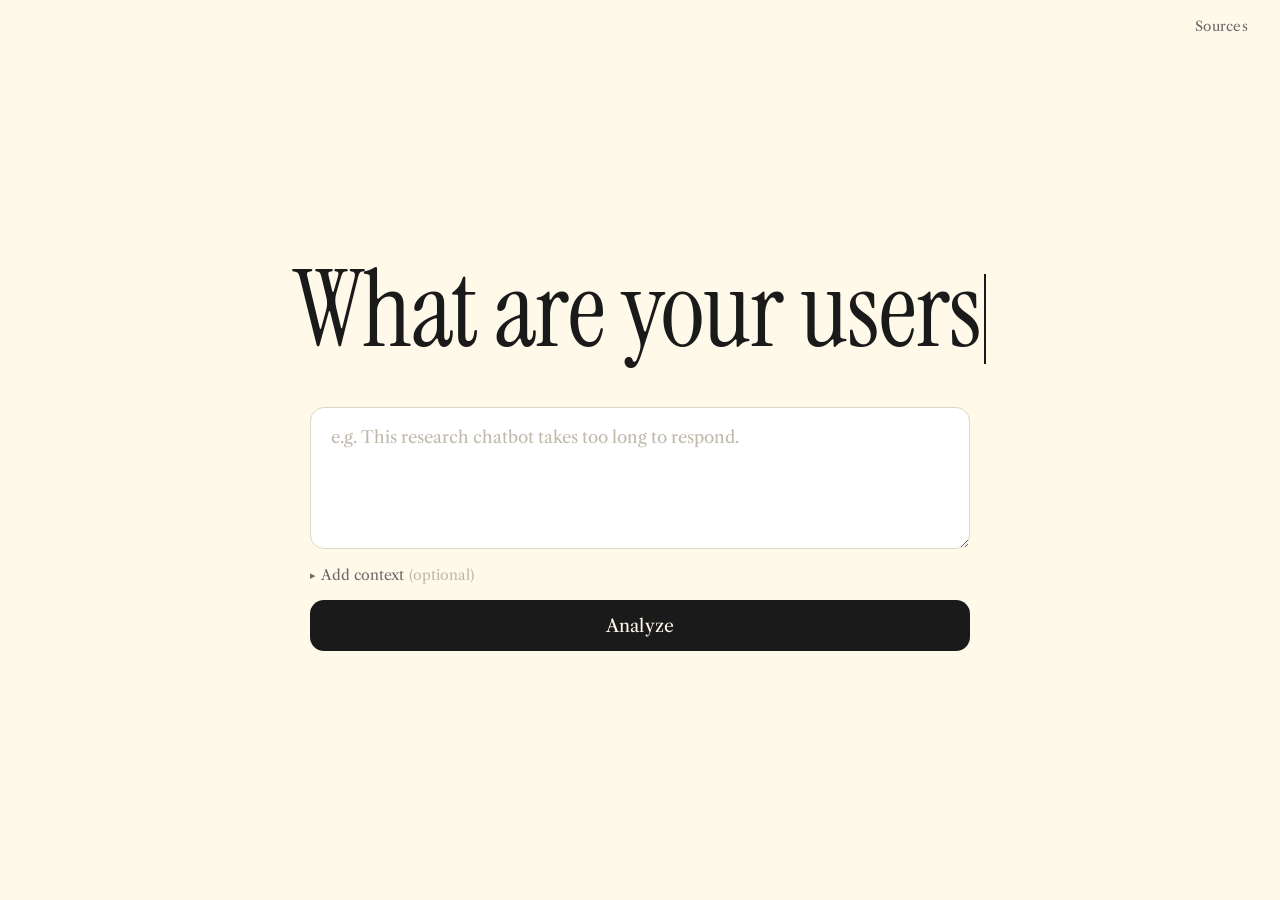
==== templates/index.html @ 83fd34b0 "making webpage pretty" ====
<!DOCTYPE html>
<html lang="en">
<head>
  <meta charset="UTF-8" />
  <meta name="viewport" content="width=device-width, initial-scale=1.0" />
  <title>EvalOps</title>
  <link rel="preconnect" href="https://fonts.googleapis.com" />
  <link rel="preconnect" href="https://fonts.gstatic.com" crossorigin />
  <link href="https://fonts.googleapis.com/css2?family=Instrument+Serif:ital@0;1&family=Libre+Caslon+Text:ital,wght@0,400;0,700;1,400&display=swap" rel="stylesheet" />
  <link rel="stylesheet" href="/static/style.css" />
</head>
<body>
  <nav class="site-nav">
    <a class="nav-link" href="/sources">Sources</a>
  </nav>
  <div class="page-wrapper">

    <div class="hero" id="hero">
      <h1 class="main-title">What are your users saying?</h1>

      <div class="input-group" id="input-group">
        <textarea
          id="feedback-input"
          placeholder="e.g. This research chatbot takes too long to respond."
          rows="4"
          spellcheck="false"
        ></textarea>

        <details class="context-toggle">
          <summary>Add context <span class="optional-label">(optional)</span></summary>
          <div class="context-fields">
            <label class="context-label" for="model-context-input">Model context</label>
            <textarea
              id="model-context-input"
              placeholder="What does the model do? (e.g. research assistant for students)"
              rows="2"
            ></textarea>
            <label class="context-label" for="stakeholder-context-input">User context</label>
            <textarea
              id="stakeholder-context-input"
              placeholder="Who is giving this feedback? (e.g. undergraduate Economics student)"
              rows="2"
            ></textarea>
          </div>
        </details>

        <button id="analyze-btn">Analyze</button>
        <div class="spinner hidden" id="spinner"></div>
        <p class="error-msg hidden" id="error-msg"></p>
      </div>
    </div>

    <section class="results hidden" id="results-section">
      <div class="interpretation" id="interpretation"></div>
      <p class="bundle-explanation" id="bundle-explanation"></p>
      <div class="metrics-grid" id="metrics-grid"></div>
    </section>

  </div>

  <script src="/static/app.js"></script>
</body>
</html>
---- static/style.css ----
/* ── Design tokens ── */
:root {
  --bg:           #fff9e9;
  --text:         #1a1a1a;
  --muted:        #6b6b6b;
  --border:       #e0d8c4;
  --card-bg:      #ffffff;
  --btn-bg:       #1a1a1a;
  --btn-text:     #fff9e9;
  --radius:       14px;
  --radius-sm:    8px;
  --transition:   0.55s cubic-bezier(0.4, 0, 0.2, 1);

  /* Type badge fills */
  --badge-interaction: #dbeafe;
  --badge-model:       #fef3c7;
  --badge-survey:      #d1fae5;
  --badge-workflow:    #ede9fe;

  /* Eval mode tag fills */
  --tag-online:   #fce7f3;
  --tag-offline:  #e0e7ff;
  --tag-survey:   #d1fae5;
}

/* ── Reset & base ── */
*, *::before, *::after { box-sizing: border-box; margin: 0; padding: 0; }

html { scroll-behavior: smooth; }

body {
  background: var(--bg);
  color: var(--text);
  font-family: 'Instrument Serif', Georgia, serif;
  min-height: 100vh;
  -webkit-font-smoothing: antialiased;
}

/* ── Nav ── */
.site-nav {
  position: fixed;
  top: 0;
  left: 0;
  right: 0;
  z-index: 100;
  display: flex;
  justify-content: flex-end;
  padding: 1.1rem 2rem;
  pointer-events: none;
}

.nav-link {
  pointer-events: all;
  font-family: 'Libre Caslon Text', Georgia, serif;
  font-size: 0.85rem;
  color: var(--muted);
  text-decoration: none;
  letter-spacing: 0.02em;
  transition: color 0.2s;
}

.nav-link:hover {
  color: var(--text);
}

/* ── Page wrapper ── */
.page-wrapper {
  display: flex;
  flex-direction: column;
  align-items: center;
}

/* ── Hero ── */
.hero {
  display: flex;
  flex-direction: column;
  align-items: center;
  justify-content: center;
  width: 100%;
  min-height: 100vh;
  padding: 4rem 2rem;
  transition:
    min-height   var(--transition),
    padding      var(--transition);
}

.hero.has-results {
  min-height: 0;
  padding: 4rem 2rem 2.5rem;
}

/* ── Title ── */
.main-title {
  font-size: clamp(3.8rem, 9.5vw, 6.65rem);
  font-weight: 400;
  text-align: center;
  line-height: 1.15;
  letter-spacing: -0.01em;
  margin-bottom: 2.25rem;
  transition:
    font-size    var(--transition),
    margin-bottom var(--transition);
}

.hero.has-results .main-title {
  font-size: clamp(2.565rem, 4.75vw, 3.61rem);
  margin-bottom: 1.5rem;
}

/* ── Input group ── */
.input-group {
  width: min(660px, 90vw);
  display: flex;
  flex-direction: column;
  gap: 0.75rem;
}

/* Main textarea */
#feedback-input {
  width: 100%;
  padding: 1rem 1.25rem;
  background: var(--card-bg);
  border: 1.5px solid var(--border);
  border-radius: var(--radius);
  font-family: 'Libre Caslon Text', Georgia, serif;
  font-size: 1.05rem;
  color: var(--text);
  resize: vertical;
  outline: none;
  transition: border-color 0.2s;
  line-height: 1.6;
}

#feedback-input:focus {
  border-color: #aaa;
}

#feedback-input::placeholder {
  color: #bfb9aa;
}

/* Optional context toggle */
.context-toggle {
  font-family: 'Libre Caslon Text', Georgia, serif;
  font-size: 0.8925rem;
  color: var(--muted);
  cursor: pointer;
}

.context-toggle summary {
  list-style: none;
  display: flex;
  align-items: center;
  gap: 0.3rem;
  padding: 0.3rem 0;
  user-select: none;
  width: fit-content;
}

.context-toggle summary::-webkit-details-marker { display: none; }

.context-toggle summary::before {
  content: '▸';
  display: inline-block;
  transition: transform 0.2s;
  font-size: 0.7rem;
}

.context-toggle[open] summary::before {
  transform: rotate(90deg);
}

.optional-label {
  color: #c0b9a8;
}

.context-fields {
  display: flex;
  flex-direction: column;
  gap: 0.6rem;
  margin-top: 0.75rem;
}

.context-label {
  font-family: 'Libre Caslon Text', Georgia, serif;
  font-size: 0.8rem;
  color: var(--muted);
  margin-bottom: -0.2rem;
}

.context-fields textarea {
  width: 100%;
  padding: 0.75rem 1rem;
  background: var(--card-bg);
  border: 1.5px solid var(--border);
  border-radius: var(--radius-sm);
  font-family: 'Libre Caslon Text', Georgia, serif;
  font-size: 0.91875rem;
  color: var(--text);
  resize: none;
  outline: none;
  transition: border-color 0.2s;
  line-height: 1.5;
}

.context-fields textarea:focus { border-color: #aaa; }
.context-fields textarea::placeholder { color: #c8c0b0; }

/* Analyze button */
#analyze-btn {
  display: block;
  width: 100%;
  padding: 0.9rem 2rem;
  background: var(--btn-bg);
  color: var(--btn-text);
  border: none;
  border-radius: var(--radius);
  font-family: 'Libre Caslon Text', Georgia, serif;
  font-size: 1.1025rem;
  letter-spacing: 0.01em;
  cursor: pointer;
  transition: opacity 0.2s, transform 0.15s;
}

#analyze-btn:hover:not(:disabled) {
  opacity: 0.85;
  transform: translateY(-1px);
}

#analyze-btn:active:not(:disabled) {
  transform: translateY(0);
}

#analyze-btn:disabled {
  opacity: 0.35;
  cursor: not-allowed;
}

/* Spinner */
.spinner {
  width: 22px;
  height: 22px;
  border: 2px solid var(--border);
  border-top-color: var(--text);
  border-radius: 50%;
  animation: spin 0.75s linear infinite;
  margin: 0.25rem auto 0;
}

@keyframes spin { to { transform: rotate(360deg); } }

/* Typewriter cursor */
.type-cursor {
  display: inline-block;
  width: 2px;
  height: 0.85em;
  background: var(--text);
  margin-left: 3px;
  vertical-align: middle;
  animation: blink-cursor 1s step-end infinite;
}

@keyframes blink-cursor {
  0%, 100% { opacity: 1; }
  50%       { opacity: 0; }
}

/* Error */
.error-msg {
  font-family: system-ui, sans-serif;
  font-size: 0.85rem;
  color: #c0392b;
  text-align: center;
}

.hidden { display: none !important; }

/* ── Results section ── */
.results {
  width: 100%;
  max-width: 1120px;
  padding: 0 2rem 5rem;
}

/* Interpretation block */
.interpretation {
  margin-bottom: 1.25rem;
  display: flex;
  flex-direction: column;
  align-items: center;
  gap: 0.75rem;
  text-align: center;
}

.interpretation .summary {
  font-size: 1rem;
  color: var(--muted);
  font-family: system-ui, sans-serif;
  max-width: 620px;
  line-height: 1.6;
}

.label-row {
  display: flex;
  flex-wrap: wrap;
  gap: 0.4rem;
  justify-content: center;
}

.label-chip {
  display: inline-block;
  font-family: system-ui, sans-serif;
  font-size: 0.72rem;
  letter-spacing: 0.04em;
  text-transform: uppercase;
  padding: 0.25em 0.7em;
  border-radius: 20px;
  border: 1px solid var(--border);
  color: var(--muted);
}

/* Bundle explanation */
.bundle-explanation {
  font-family: system-ui, sans-serif;
  font-size: 0.9rem;
  color: var(--muted);
  text-align: center;
  max-width: 680px;
  margin: 0 auto 2.25rem;
  line-height: 1.65;
  font-style: italic;
}

/* ── Metrics grid ── */
.metrics-grid {
  display: grid;
  grid-template-columns: repeat(auto-fill, minmax(300px, 1fr));
  gap: 1.1rem;
}

/* ── Metric card ── */
.metric-card {
  background: var(--card-bg);
  border: 1px solid var(--border);
  border-radius: var(--radius);
  padding: 1.35rem 1.5rem 1.5rem;
  opacity: 0;
  transform: translateY(18px);
  transition: opacity 0.38s ease, transform 0.38s ease;
}

.metric-card.visible {
  opacity: 1;
  transform: translateY(0);
}

/* Card header row */
.card-header {
  display: flex;
  align-items: center;
  gap: 0.4rem;
  margin-bottom: 0.65rem;
  flex-wrap: wrap;
}

.type-badge {
  display: inline-block;
  font-family: system-ui, sans-serif;
  font-size: 0.67rem;
  font-weight: 600;
  letter-spacing: 0.07em;
  text-transform: uppercase;
  padding: 0.22em 0.6em;
  border-radius: 4px;
  color: #444;
}

.metric-card[data-type="interaction"] .type-badge { background: var(--badge-interaction); }
.metric-card[data-type="model"]       .type-badge { background: var(--badge-model); }
.metric-card[data-type="survey"]      .type-badge { background: var(--badge-survey); }
.metric-card[data-type="workflow"]    .type-badge { background: var(--badge-workflow); }

.eval-tag {
  display: inline-block;
  font-family: system-ui, sans-serif;
  font-size: 0.64rem;
  padding: 0.2em 0.55em;
  border-radius: 4px;
  color: #555;
}

.eval-tag[data-mode="online"]  { background: var(--tag-online); }
.eval-tag[data-mode="offline"] { background: var(--tag-offline); }
.eval-tag[data-mode="survey"]  { background: var(--tag-survey); }

.card-title {
  font-family: 'Libre Caslon Text', Georgia, serif;
  font-size: 1.05rem;
  font-weight: 400;
  line-height: 1.3;
  margin-bottom: 0.5rem;
  color: var(--text);
}

.card-desc {
  font-family: system-ui, sans-serif;
  font-size: 0.82rem;
  color: var(--muted);
  line-height: 1.6;
}

/* ── Card hover expansion ── */
.metric-card {
  cursor: default;
}

.card-details {
  max-height: 0;
  overflow: hidden;
  transition: max-height 0.4s ease;
}

.metric-card:hover .card-details {
  max-height: 600px;
}

.card-details-inner {
  padding-top: 1rem;
  border-top: 1px solid var(--border);
  margin-top: 0.85rem;
}

.card-details-heading {
  font-family: 'Libre Caslon Text', Georgia, serif;
  font-size: 0.78rem;
  font-weight: 700;
  letter-spacing: 0.05em;
  text-transform: uppercase;
  color: var(--muted);
  margin-bottom: 0.6rem;
}

.card-steps {
  list-style: none;
  display: flex;
  flex-direction: column;
  gap: 0.5rem;
  margin-bottom: 0.85rem;
}

.card-steps li {
  font-family: system-ui, sans-serif;
  font-size: 0.8rem;
  color: var(--text);
  line-height: 1.55;
  display: flex;
  gap: 0.6rem;
  align-items: baseline;
}

.step-num {
  flex-shrink: 0;
  width: 1.3em;
  height: 1.3em;
  background: var(--border);
  border-radius: 50%;
  font-size: 0.68rem;
  font-weight: 600;
  display: flex;
  align-items: center;
  justify-content: center;
  color: var(--muted);
  line-height: 1;
}

.card-sources {
  font-family: system-ui, sans-serif;
  font-size: 0.73rem;
  color: #b0a898;
  letter-spacing: 0.02em;
}

.card-source-link {
  color: #b0a898;
  text-decoration: none;
  transition: color 0.15s;
}

.card-source-link:hover {
  color: var(--text);
}

/* ── Responsive ── */
@media (max-width: 600px) {
  .metrics-grid {
    grid-template-columns: 1fr;
  }
}

/* ── Sources page ── */
.sources-page {
  width: min(760px, 90vw);
  padding: 7rem 0 5rem;
}

.sources-title {
  font-family: 'Instrument Serif', Georgia, serif;
  font-size: clamp(2rem, 4vw, 3rem);
  font-weight: 400;
  margin-bottom: 0.6rem;
}

.sources-subtitle {
  font-family: system-ui, sans-serif;
  font-size: 0.9rem;
  color: var(--muted);
  line-height: 1.6;
  margin-bottom: 2.5rem;
}

.sources-list {
  list-style: none;
  display: flex;
  flex-direction: column;
  gap: 0;
}

.source-item {
  display: flex;
  gap: 1rem;
  padding: 1.1rem 0;
  border-bottom: 1px solid var(--border);
  align-items: baseline;
}

.source-item:first-child {
  border-top: 1px solid var(--border);
}

.source-item:target {
  animation: source-highlight 2.2s ease forwards;
}

@keyframes source-highlight {
  0%   { background: #f0e8c8; }
  30%  { background: #f0e8c8; }
  100% { background: transparent; }
}

.source-num {
  font-family: 'Libre Caslon Text', Georgia, serif;
  font-size: 0.78rem;
  color: #c0b9a8;
  flex-shrink: 0;
  width: 2.5rem;
  padding-top: 0.1rem;
}

.source-body {
  display: flex;
  flex-direction: column;
  gap: 0.3rem;
}

.source-name {
  font-family: 'Libre Caslon Text', Georgia, serif;
  font-size: 0.95rem;
  color: var(--text);
  line-height: 1.4;
  text-decoration: none;
}

a.source-name:hover {
  text-decoration: underline;
  text-underline-offset: 3px;
}

.source-meta {
  display: flex;
  align-items: center;
  gap: 0.75rem;
  flex-wrap: wrap;
}

.source-type {
  font-family: system-ui, sans-serif;
  font-size: 0.68rem;
  font-weight: 600;
  letter-spacing: 0.06em;
  text-transform: uppercase;
  color: var(--muted);
  background: var(--border);
  padding: 0.18em 0.55em;
  border-radius: 4px;
}

.source-note {
  font-family: system-ui, sans-serif;
  font-size: 0.78rem;
  color: var(--muted);
  line-height: 1.5;
  font-style: italic;
}
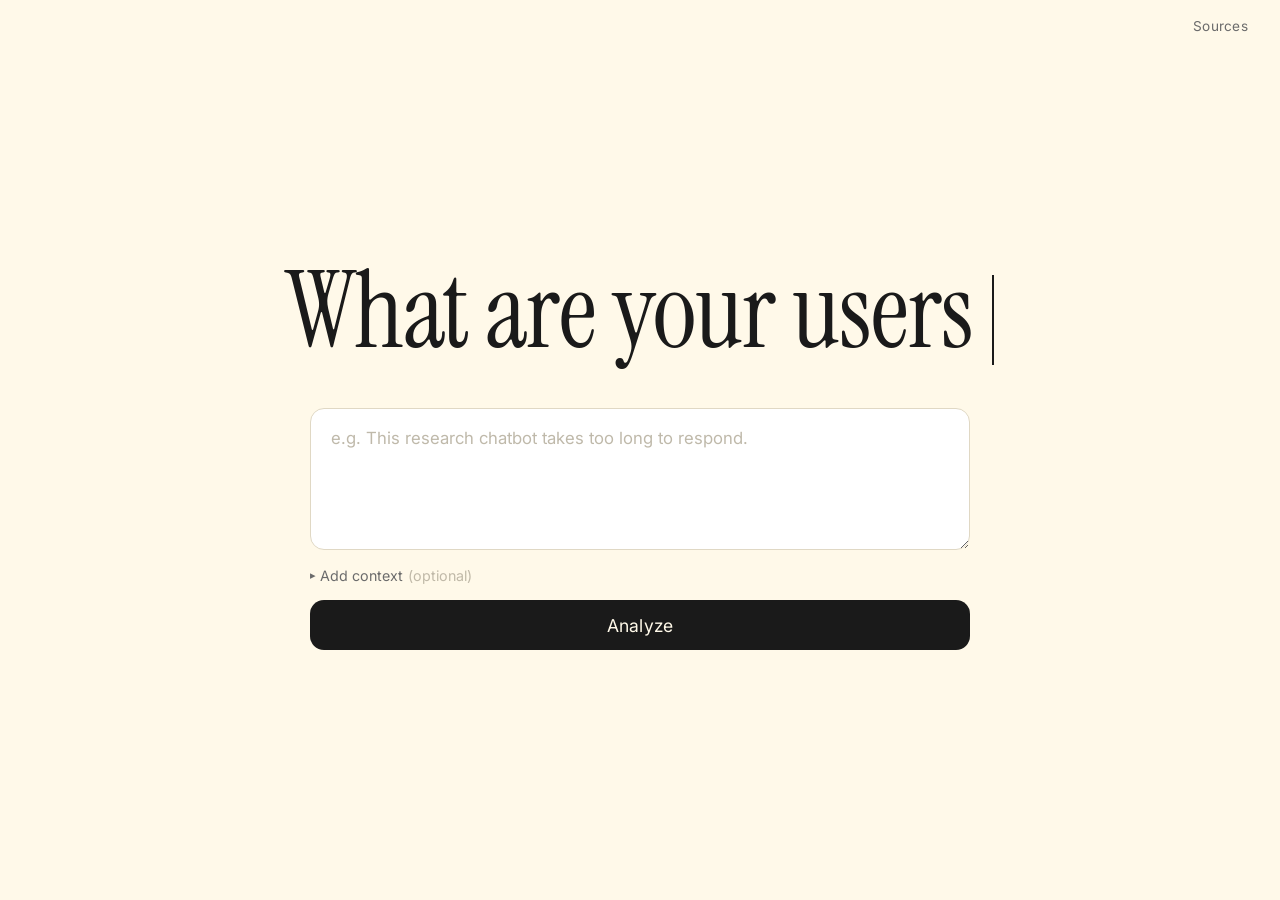
==== commit b75ba3e3: "style: swap Libre Caslon body text for Inter — readability fix Body text was set in Libre Caslon Tex" ====
--- a/templates/index.html
+++ b/templates/index.html
@@ -6,7 +6,7 @@
   <title>EvalOps</title>
   <link rel="preconnect" href="https://fonts.googleapis.com" />
   <link rel="preconnect" href="https://fonts.gstatic.com" crossorigin />
-  <link href="https://fonts.googleapis.com/css2?family=Instrument+Serif:ital@0;1&family=Libre+Caslon+Text:ital,wght@0,400;0,700;1,400&display=swap" rel="stylesheet" />
+  <link href="https://fonts.googleapis.com/css2?family=Instrument+Serif:ital@0;1&family=Inter:wght@400;500;600;700&display=swap" rel="stylesheet" />
   <link rel="stylesheet" href="/static/style.css" />
 </head>
 <body>
--- a/static/style.css
+++ b/static/style.css
@@ -51,7 +51,7 @@
 
 .nav-link {
   pointer-events: all;
-  font-family: 'Libre Caslon Text', Georgia, serif;
+  font-family: 'Inter', system-ui, -apple-system, sans-serif;
   font-size: 0.85rem;
   color: var(--muted);
   text-decoration: none;
@@ -122,7 +122,7 @@
   background: var(--card-bg);
   border: 1.5px solid var(--border);
   border-radius: var(--radius);
-  font-family: 'Libre Caslon Text', Georgia, serif;
+  font-family: 'Inter', system-ui, -apple-system, sans-serif;
   font-size: 1.05rem;
   color: var(--text);
   resize: vertical;
@@ -141,7 +141,7 @@
 
 /* Optional context toggle */
 .context-toggle {
-  font-family: 'Libre Caslon Text', Georgia, serif;
+  font-family: 'Inter', system-ui, -apple-system, sans-serif;
   font-size: 0.8925rem;
   color: var(--muted);
   cursor: pointer;
@@ -182,7 +182,7 @@
 }
 
 .context-label {
-  font-family: 'Libre Caslon Text', Georgia, serif;
+  font-family: 'Inter', system-ui, -apple-system, sans-serif;
   font-size: 0.8rem;
   color: var(--muted);
   margin-bottom: -0.2rem;
@@ -194,7 +194,7 @@
   background: var(--card-bg);
   border: 1.5px solid var(--border);
   border-radius: var(--radius-sm);
-  font-family: 'Libre Caslon Text', Georgia, serif;
+  font-family: 'Inter', system-ui, -apple-system, sans-serif;
   font-size: 0.91875rem;
   color: var(--text);
   resize: none;
@@ -215,7 +215,7 @@
   color: var(--btn-text);
   border: none;
   border-radius: var(--radius);
-  font-family: 'Libre Caslon Text', Georgia, serif;
+  font-family: 'Inter', system-ui, -apple-system, sans-serif;
   font-size: 1.1025rem;
   letter-spacing: 0.01em;
   cursor: pointer;
@@ -319,6 +319,36 @@
   color: var(--muted);
 }
 
+/* Problem categorization (tech stack + nature) */
+.categorization-row {
+  display: flex;
+  flex-wrap: wrap;
+  align-items: center;
+  justify-content: center;
+  gap: 0.5rem;
+  margin-top: 0.75rem;
+  font-family: system-ui, sans-serif;
+  font-size: 0.72rem;
+}
+
+.categorization-label {
+  font-weight: 600;
+  letter-spacing: 0.04em;
+  text-transform: uppercase;
+  color: var(--muted);
+  margin-right: 0.1rem;
+}
+
+.label-chip.stack[data-stack="frontend"] { background: #e2efff; color: #1d4ea0; border-color: #b9d6ff; }
+.label-chip.stack[data-stack="backend"]  { background: #e0f0d8; color: #2d6b1e; border-color: #b9d6a7; }
+.label-chip.stack[data-stack="model"]    { background: #ede2ff; color: #5b2c9c; border-color: #cdb6f0; }
+.label-chip.stack[data-stack="infra"]    { background: #fff1cc; color: #8a6500; border-color: #ecd58a; }
+.label-chip.stack[data-stack="mixed"]    { background: #efefef; color: #444; border-color: #d4d4d4; }
+
+.label-chip.nature[data-nature="bug"]          { background: #fde2e2; color: #a00; border-color: #f4b0b0; }
+.label-chip.nature[data-nature="design"]       { background: #d8f0ec; color: #1c6b5c; border-color: #a7d6cd; }
+.label-chip.nature[data-nature="design+bug"]   { background: #fff0d6; color: #8a4900; border-color: #ecc78a; }
+
 /* Bundle explanation */
 .bundle-explanation {
   font-family: system-ui, sans-serif;
@@ -394,7 +424,7 @@
 .eval-tag[data-mode="survey"]  { background: var(--tag-survey); }
 
 .card-title {
-  font-family: 'Libre Caslon Text', Georgia, serif;
+  font-family: 'Inter', system-ui, -apple-system, sans-serif;
   font-size: 1.05rem;
   font-weight: 400;
   line-height: 1.3;
@@ -431,7 +461,7 @@
 }
 
 .card-details-heading {
-  font-family: 'Libre Caslon Text', Georgia, serif;
+  font-family: 'Inter', system-ui, -apple-system, sans-serif;
   font-size: 0.78rem;
   font-weight: 700;
   letter-spacing: 0.05em;
@@ -548,7 +578,7 @@
 }
 
 .source-num {
-  font-family: 'Libre Caslon Text', Georgia, serif;
+  font-family: 'Inter', system-ui, -apple-system, sans-serif;
   font-size: 0.78rem;
   color: #c0b9a8;
   flex-shrink: 0;
@@ -563,7 +593,7 @@
 }
 
 .source-name {
-  font-family: 'Libre Caslon Text', Georgia, serif;
+  font-family: 'Inter', system-ui, -apple-system, sans-serif;
   font-size: 0.95rem;
   color: var(--text);
   line-height: 1.4;
